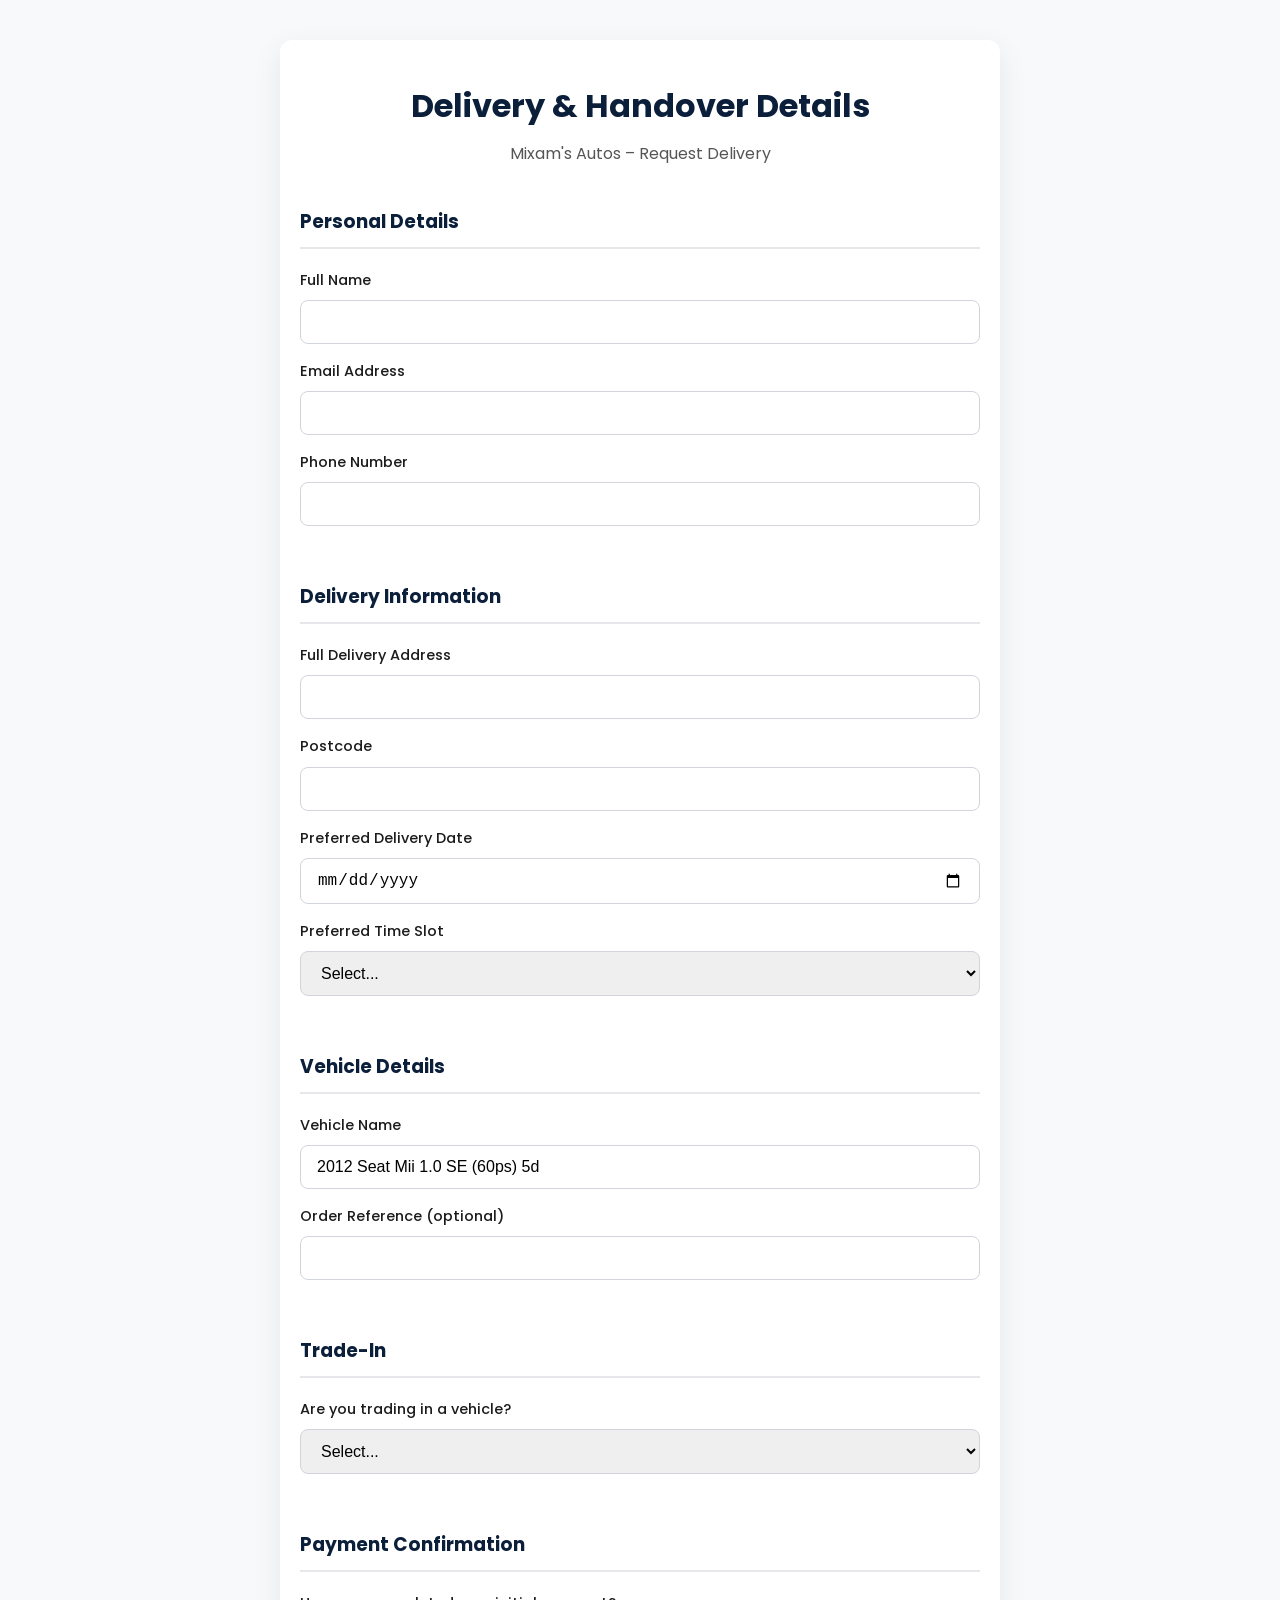
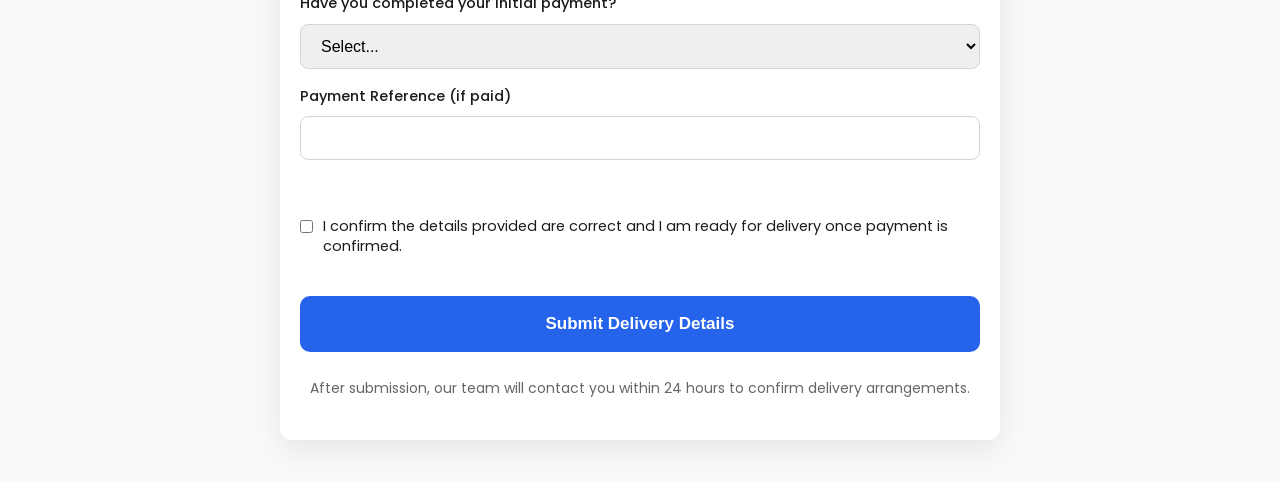
==== delivery.html @ ccd37708 "Create delivery.html" ====
<!DOCTYPE html>
<html lang="en">
<head>
  <meta charset="UTF-8" />
  <meta name="viewport" content="width=device-width, initial-scale=1.0"/>
  <title>Request Delivery - Mixam's Autos (UK)</title>
  <link rel="stylesheet" href="style.css"/>
  <link href="https://fonts.googleapis.com/css2?family=Poppins:wght@400;500;600;700&display=swap" rel="stylesheet"/>
  <style>
    body {
      font-family: 'Poppins', sans-serif;
      background: #f8f9fa;
      color: #1C1C1C;
      line-height: 1.6;
    }
    .delivery-page {
      max-width: 720px;
      margin: 40px auto;
      padding: 40px 20px;
      background: white;
      border-radius: 12px;
      box-shadow: 0 10px 30px rgba(0,0,0,0.08);
    }
    h1 { text-align: center; margin-bottom: 10px; color: #0B1F3B; }
    .subtitle { text-align: center; color: #555; margin-bottom: 40px; }
    .form-section { margin-bottom: 40px; }
    .form-section h3 { margin-bottom: 20px; color: #0B1F3B; border-bottom: 2px solid #E5E7EB; padding-bottom: 10px; }
    label { display: block; margin-bottom: 8px; font-weight: 500; font-size: 14.5px; }
    input, select, textarea {
      width: 100%;
      padding: 12px 16px;
      border: 1px solid #D1D5DB;
      border-radius: 8px;
      font-size: 16px;
      margin-bottom: 16px;
    }
    .checkbox-group { margin: 20px 0; }
    .checkbox-group label { display: flex; align-items: flex-start; gap: 10px; font-weight: normal; line-height: 1.4; }
    input[type="checkbox"] { width: auto; accent-color: #2563EB; margin-top: 4px; }
    .btn {
      width: 100%;
      height: 56px;
      background: #2563EB;
      color: white;
      border: none;
      border-radius: 10px;
      font-size: 17px;
      font-weight: 600;
      cursor: pointer;
      margin-top: 20px;
    }
    .btn:hover { background: #1E40AF; }
    .note { font-size: 14px; color: #666; text-align: center; margin-top: 25px; }
    @media (max-width: 600px) {
      .delivery-page { margin: 20px 10px; padding: 25px 15px; }
    }
  </style>
</head>
<body>
  <div class="delivery-page">
    <h1>Delivery & Handover Details</h1>
    <p class="subtitle">Mixam's Autos – Request Delivery</p>

    <form action="https://formspree.io/f/xqegvzev" method="POST">
      
      <!-- 1. Personal Details -->
      <div class="form-section">
        <h3>Personal Details</h3>
        <label>Full Name</label>
        <input type="text" name="full_name" required>

        <label>Email Address</label>
        <input type="email" name="email" required>

        <label>Phone Number</label>
        <input type="tel" name="phone" required>
      </div>

      <!-- 2. Delivery Information -->
      <div class="form-section">
        <h3>Delivery Information</h3>
        <label>Full Delivery Address</label>
        <input type="text" name="delivery_address" required>

        <label>Postcode</label>
        <input type="text" name="postcode" required>

        <label>Preferred Delivery Date</label>
        <input type="date" name="delivery_date" required>

        <label>Preferred Time Slot</label>
        <select name="time_slot" required>
          <option value="">Select...</option>
          <option value="Morning">Morning (9am – 12pm)</option>
          <option value="Afternoon">Afternoon (12pm – 4pm)</option>
          <option value="Evening">Evening (4pm – 7pm)</option>
        </select>
      </div>

      <!-- 3. Vehicle Details -->
      <div class="form-section">
        <h3>Vehicle Details</h3>
        <label>Vehicle Name</label>
        <input type="text" name="vehicle" value="2012 Seat Mii 1.0 SE (60ps) 5d" readonly>

        <label>Order Reference (optional)</label>
        <input type="text" name="order_reference">
      </div>

      <!-- 4. Trade-In -->
      <div class="form-section">
        <h3>Trade-In</h3>
        <label>Are you trading in a vehicle?</label>
        <select name="trade_in" required>
          <option value="">Select...</option>
          <option value="No">No</option>
          <option value="Yes">Yes</option>
        </select>

        <div id="tradeInDetails" style="display:none;">
          <label>Trade-in Vehicle (Make/Model)</label>
          <input type="text" name="trade_in_vehicle">

          <label>Registration Number</label>
          <input type="text" name="reg_number">

          <div class="checkbox-group">
            <label><input type="checkbox" name="trade_in_ready"> I confirm the trade-in vehicle will be available with keys and documents.</label>
          </div>
        </div>
      </div>

      <!-- 5. Payment Confirmation -->
      <div class="form-section">
        <h3>Payment Confirmation</h3>
        <label>Have you completed your initial payment?</label>
        <select name="payment_done" required>
          <option value="">Select...</option>
          <option value="Yes">Yes</option>
          <option value="No">No</option>
        </select>

        <label>Payment Reference (if paid)</label>
        <input type="text" name="payment_reference">
      </div>

      <!-- 6. Agreement -->
      <div class="form-section">
        <div class="checkbox-group">
          <label><input type="checkbox" name="confirm_details" required> I confirm the details provided are correct and I am ready for delivery once payment is confirmed.</label>
        </div>
      </div>

      <button type="submit" class="btn">Submit Delivery Details</button>
    </form>

    <p class="note">
      After submission, our team will contact you within 24 hours to confirm delivery arrangements.
    </p>
  </div>

  <script>
    // Show trade-in fields when "Yes" is selected
    document.querySelector('select[name="trade_in"]').addEventListener('change', function() {
      const details = document.getElementById('tradeInDetails');
      if (this.value === "Yes") {
        details.style.display = 'block';
      } else {
        details.style.display = 'none';
      }
    });
  </script>
</body>
</html>
---- style.css ----
* {
  margin: 0;
  padding: 0;
  box-sizing: border-box;
}

body {
  font-family: 'Poppins', sans-serif;
  background: #f8f9fa;
  color: #1C1C1C;
  line-height: 1.6;
}

/* Header */
header {
  background: #0B1F3B;
  color: white;
  text-align: center;
  padding: 1.5rem 1rem;
  position: sticky;
  top: 0;
  z-index: 100;
  box-shadow: 0 2px 10px rgba(0,0,0,0.1);
}

header h1 {
  font-size: 28px;
  font-weight: 700;
  letter-spacing: 0.5px;
}

/* Hero */
.hero {
  background: linear-gradient(rgba(11, 31, 58, 0.82), rgba(31, 58, 95, 0.92)), 
              url('https://images.unsplash.com/photo-1609521263047-f8f205293f24') center/cover no-repeat fixed;
  color: white;
  padding: 120px 5% 90px;
  text-align: center;
  min-height: 100vh;
  display: flex;
  flex-direction: column;
  justify-content: center;
  position: relative;
}

.hero-content {
  animation: fadeInUp 1.6s cubic-bezier(0.23, 1, 0.32, 1) forwards;
}

@keyframes fadeInUp {
  from {
    opacity: 0;
    transform: translateY(60px);
  }
  to {
    opacity: 1;
    transform: translateY(0);
  }
}

.hero h1 {
  font-size: 48px;
  font-weight: 700;
  line-height: 1.1;
  margin-bottom: 18px;
}

.hero .subtitle {
  font-size: 18px;
  color: #D1D5DB;
  max-width: 560px;
  margin: 0 auto 42px;
  line-height: 1.5;
}

.hero-buttons {
  display: flex;
  gap: 16px;
  justify-content: center;
  flex-wrap: wrap;
}

.btn {
  height: 56px;
  padding: 0 34px;
  border-radius: 10px;
  font-size: 16.5px;
  font-weight: 600;
  display: flex;
  align-items: center;
  justify-content: center;
  text-decoration: none;
  min-width: 210px;
  transition: all 0.4s cubic-bezier(0.23, 1, 0.32, 1);
}

.btn-primary {
  background: #2563EB;
  color: white;
  box-shadow: 0 8px 25px rgba(37,99,235,0.35);
}

.btn-primary:hover {
  background: #1E40AF;
  transform: translateY(-5px) scale(1.04);
}

.btn-secondary {
  background: transparent;
  color: white;
  border: 2px solid #9CA3AF;
}

.btn-secondary:hover {
  background: rgba(255,255,255,0.12);
  transform: translateY(-3px);
  border-color: #D1D5DB;
}

/* Inventory Section */
.filters {
  padding: 60px 5% 40px;
  background: white;
  text-align: center;
}

.filter-controls {
  margin-bottom: 30px;
}

.car-grid {
  display: grid;
  grid-template-columns: repeat(auto-fill, minmax(320px, 1fr));
  gap: 24px;
  padding: 0 5% 80px;
  background: white;
  max-width: 1400px;
  margin: 0 auto;
}

/* 3D Card Animation */
.car-card {
  background: white;
  border-radius: 12px;
  overflow: hidden;
  box-shadow: 0 8px 25px rgba(0,0,0,0.08);
  transition: all 0.5s cubic-bezier(0.23, 1, 0.32, 1);
  perspective: 1200px;
  position: relative;
}

.car-card:hover {
  transform: translateY(-12px) rotateX(8deg) rotateY(8deg);
  box-shadow: 0 20px 40px rgba(0,0,0,0.15);
}

.car-card img {
  width: 100%;
  height: 220px;
  object-fit: cover;
  transition: transform 0.6s ease;
}

.car-card:hover img {
  transform: scale(1.06);
}

.car-info {
  padding: 1.5rem;
}

.car-info h3 {
  font-size: 1.35rem;
  margin-bottom: 0.6rem;
  color: #0B1F3B;
}

.price {
  font-size: 1.55rem;
  font-weight: 700;
  color: #2563EB;
  margin: 0.5rem 0;
}

.car-details {
  display: flex;
  justify-content: space-between;
  font-size: 0.95rem;
  color: #555;
  margin: 12px 0;
}

.car-desc {
  font-size: 0.95rem;
  color: #666;
  margin: 1rem 0;
  display: -webkit-box;
  -webkit-line-clamp: 3;
  -webkit-box-orient: vertical;
  overflow: hidden;
}

.btn-group {
  display: flex;
  gap: 12px;
  margin-top: 1rem;
}

.btn-small {
  flex: 1;
  padding: 12px;
  text-align: center;
  border-radius: 8px;
  font-weight: 500;
  text-decoration: none;
  font-size: 15px;
}

.btn-primary-small {
  background: #2563EB;
  color: white;
}

.btn-secondary-small {
  background: #f1f5f9;
  color: #0B1F3B;
  border: 1px solid #e2e8f0;
}

/* Footer */
footer {
  background: #0B1F3B;
  color: white;
  text-align: center;
  padding: 2rem 1rem;
  margin-top: 40px;
}

/* Mobile Responsive */
@media (max-width: 768px) {
  .hero h1 { font-size: 34px; }
  .hero { padding: 80px 5% 60px; min-height: auto; }
  .hero-buttons { flex-direction: column; align-items: center; }
  .btn { width: 100%; max-width: 300px; }
  .car-grid { grid-template-columns: 1fr; gap: 20px; padding: 0 5% 40px; }
}
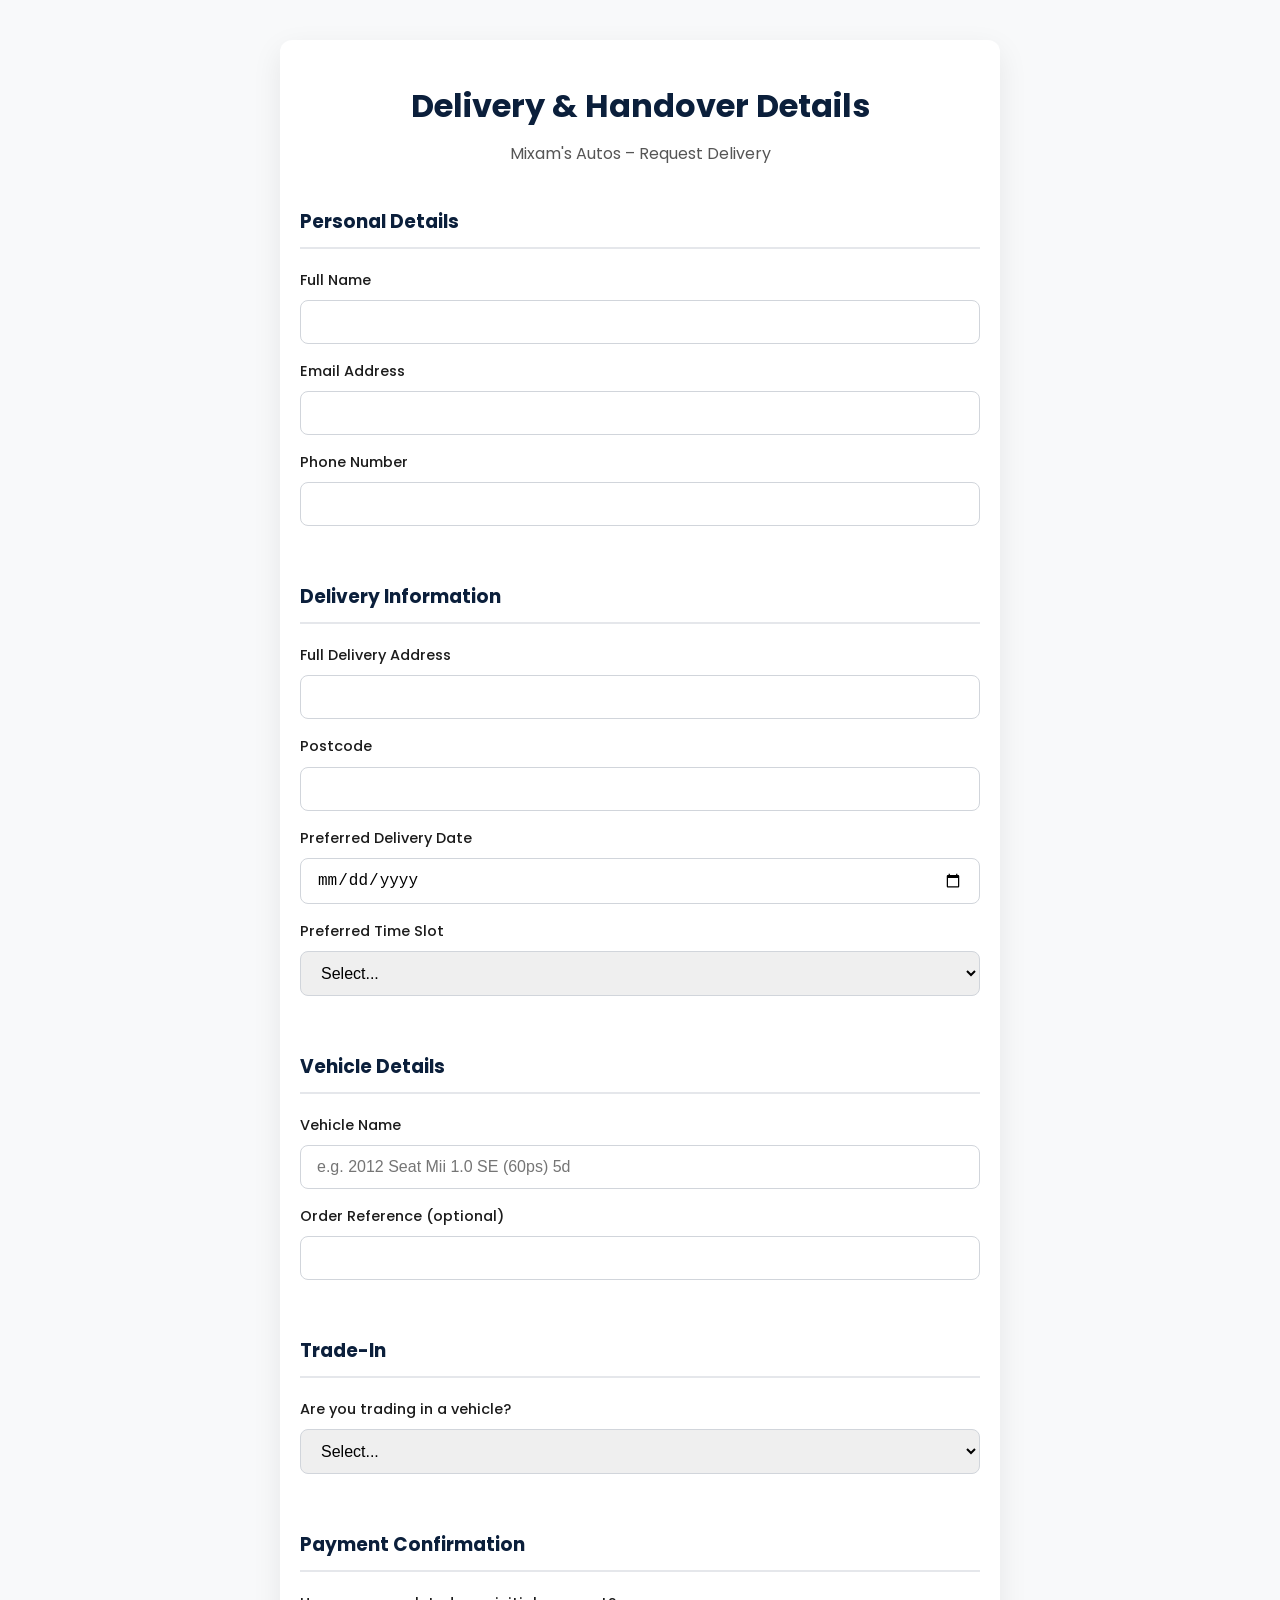
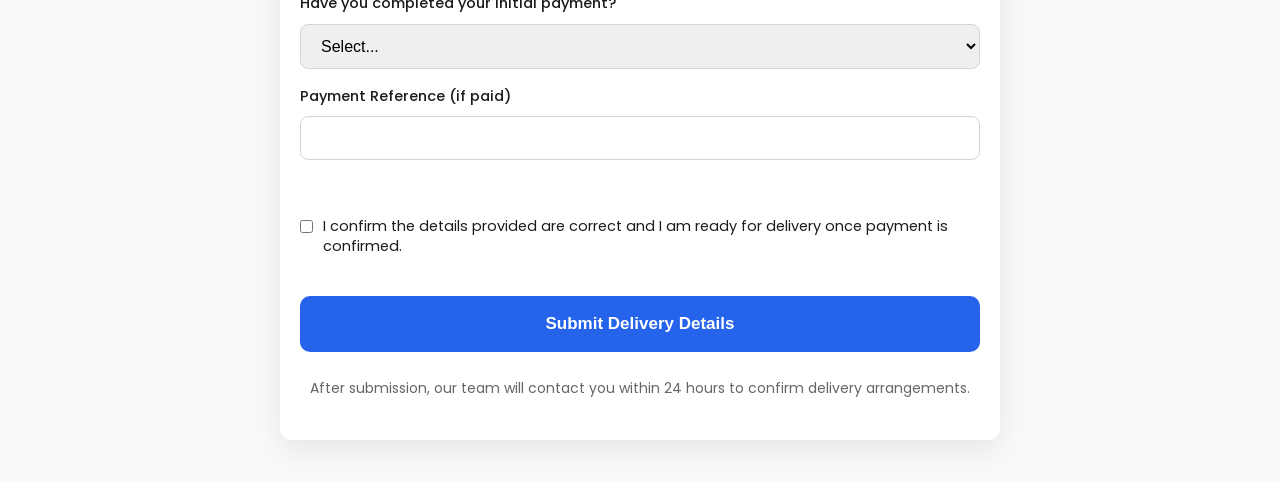
==== commit a30461f5: "Update delivery.html" ====
--- a/delivery.html
+++ b/delivery.html
@@ -97,11 +97,11 @@
         </select>
       </div>
 
-      <!-- 3. Vehicle Details -->
+      <!-- 3. Vehicle Details - Now empty for customer to fill -->
       <div class="form-section">
         <h3>Vehicle Details</h3>
         <label>Vehicle Name</label>
-        <input type="text" name="vehicle" value="2012 Seat Mii 1.0 SE (60ps) 5d" readonly>
+        <input type="text" name="vehicle" placeholder="e.g. 2012 Seat Mii 1.0 SE (60ps) 5d" required>
 
         <label>Order Reference (optional)</label>
         <input type="text" name="order_reference">
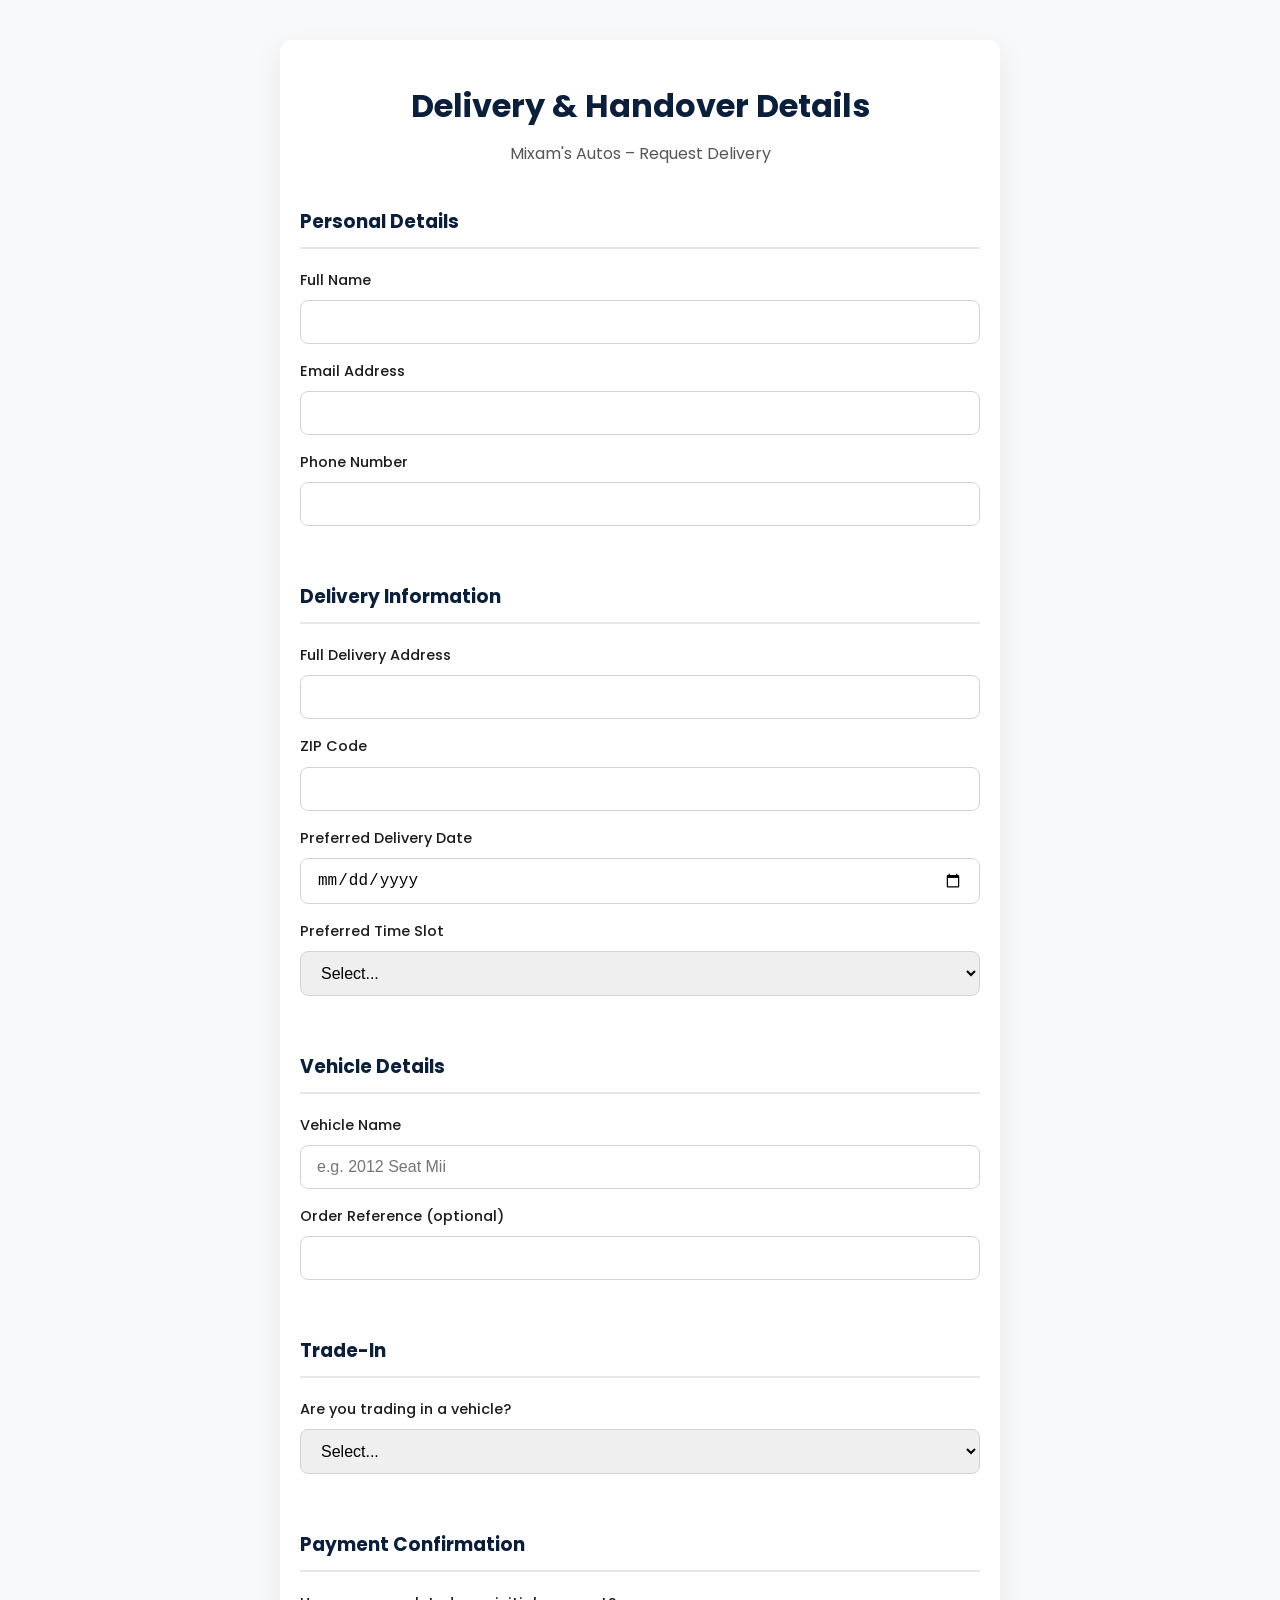
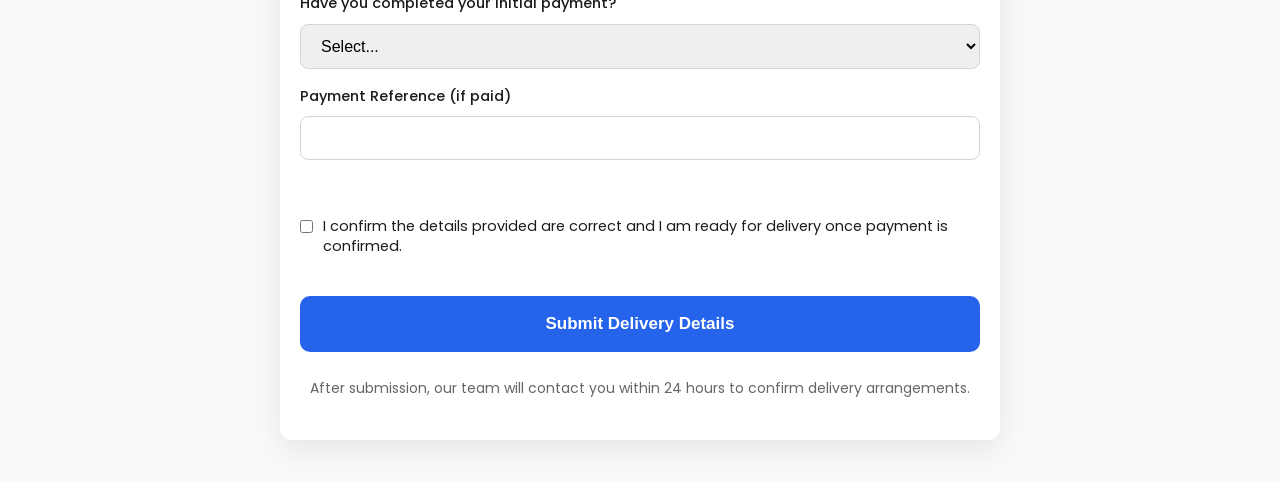
==== commit 808f2d0e: "Update delivery.html" ====
--- a/delivery.html
+++ b/delivery.html
@@ -3,16 +3,11 @@
 <head>
   <meta charset="UTF-8" />
   <meta name="viewport" content="width=device-width, initial-scale=1.0"/>
-  <title>Request Delivery - Mixam's Autos (UK)</title>
+  <title>Request Delivery - Mixam's Autos </title>
   <link rel="stylesheet" href="style.css"/>
   <link href="https://fonts.googleapis.com/css2?family=Poppins:wght@400;500;600;700&display=swap" rel="stylesheet"/>
   <style>
-    body {
-      font-family: 'Poppins', sans-serif;
-      background: #f8f9fa;
-      color: #1C1C1C;
-      line-height: 1.6;
-    }
+    body { font-family: 'Poppins', sans-serif; background: #f8f9fa; color: #1C1C1C; line-height: 1.6; }
     .delivery-page {
       max-width: 720px;
       margin: 40px auto;
@@ -62,52 +57,41 @@
     <p class="subtitle">Mixam's Autos – Request Delivery</p>
 
     <form action="https://formspree.io/f/xqegvzev" method="POST">
-      
-      <!-- 1. Personal Details -->
       <div class="form-section">
         <h3>Personal Details</h3>
         <label>Full Name</label>
         <input type="text" name="full_name" required>
-
         <label>Email Address</label>
         <input type="email" name="email" required>
-
         <label>Phone Number</label>
         <input type="tel" name="phone" required>
       </div>
 
-      <!-- 2. Delivery Information -->
       <div class="form-section">
         <h3>Delivery Information</h3>
         <label>Full Delivery Address</label>
         <input type="text" name="delivery_address" required>
-
-        <label>Postcode</label>
-        <input type="text" name="postcode" required>
-
+        <label>ZIP Code</label>
+        <input type="text" name="zip" required>
         <label>Preferred Delivery Date</label>
         <input type="date" name="delivery_date" required>
-
         <label>Preferred Time Slot</label>
         <select name="time_slot" required>
           <option value="">Select...</option>
-          <option value="Morning">Morning (9am – 12pm)</option>
-          <option value="Afternoon">Afternoon (12pm – 4pm)</option>
-          <option value="Evening">Evening (4pm – 7pm)</option>
+          <option value="Morning">Morning (9am–12pm)</option>
+          <option value="Afternoon">Afternoon (12pm–4pm)</option>
+          <option value="Evening">Evening (4pm–7pm)</option>
         </select>
       </div>
 
-      <!-- 3. Vehicle Details - Now empty for customer to fill -->
       <div class="form-section">
         <h3>Vehicle Details</h3>
         <label>Vehicle Name</label>
-        <input type="text" name="vehicle" placeholder="e.g. 2012 Seat Mii 1.0 SE (60ps) 5d" required>
-
+        <input type="text" name="vehicle" placeholder="e.g. 2012 Seat Mii" required>
         <label>Order Reference (optional)</label>
         <input type="text" name="order_reference">
       </div>
 
-      <!-- 4. Trade-In -->
       <div class="form-section">
         <h3>Trade-In</h3>
         <label>Are you trading in a vehicle?</label>
@@ -120,17 +104,14 @@
         <div id="tradeInDetails" style="display:none;">
           <label>Trade-in Vehicle (Make/Model)</label>
           <input type="text" name="trade_in_vehicle">
-
           <label>Registration Number</label>
           <input type="text" name="reg_number">
-
           <div class="checkbox-group">
             <label><input type="checkbox" name="trade_in_ready"> I confirm the trade-in vehicle will be available with keys and documents.</label>
           </div>
         </div>
       </div>
 
-      <!-- 5. Payment Confirmation -->
       <div class="form-section">
         <h3>Payment Confirmation</h3>
         <label>Have you completed your initial payment?</label>
@@ -139,12 +120,10 @@
           <option value="Yes">Yes</option>
           <option value="No">No</option>
         </select>
-
         <label>Payment Reference (if paid)</label>
         <input type="text" name="payment_reference">
       </div>
 
-      <!-- 6. Agreement -->
       <div class="form-section">
         <div class="checkbox-group">
           <label><input type="checkbox" name="confirm_details" required> I confirm the details provided are correct and I am ready for delivery once payment is confirmed.</label>
@@ -160,14 +139,8 @@
   </div>
 
   <script>
-    // Show trade-in fields when "Yes" is selected
     document.querySelector('select[name="trade_in"]').addEventListener('change', function() {
-      const details = document.getElementById('tradeInDetails');
-      if (this.value === "Yes") {
-        details.style.display = 'block';
-      } else {
-        details.style.display = 'none';
-      }
+      document.getElementById('tradeInDetails').style.display = this.value === "Yes" ? 'block' : 'none';
     });
   </script>
 </body>
